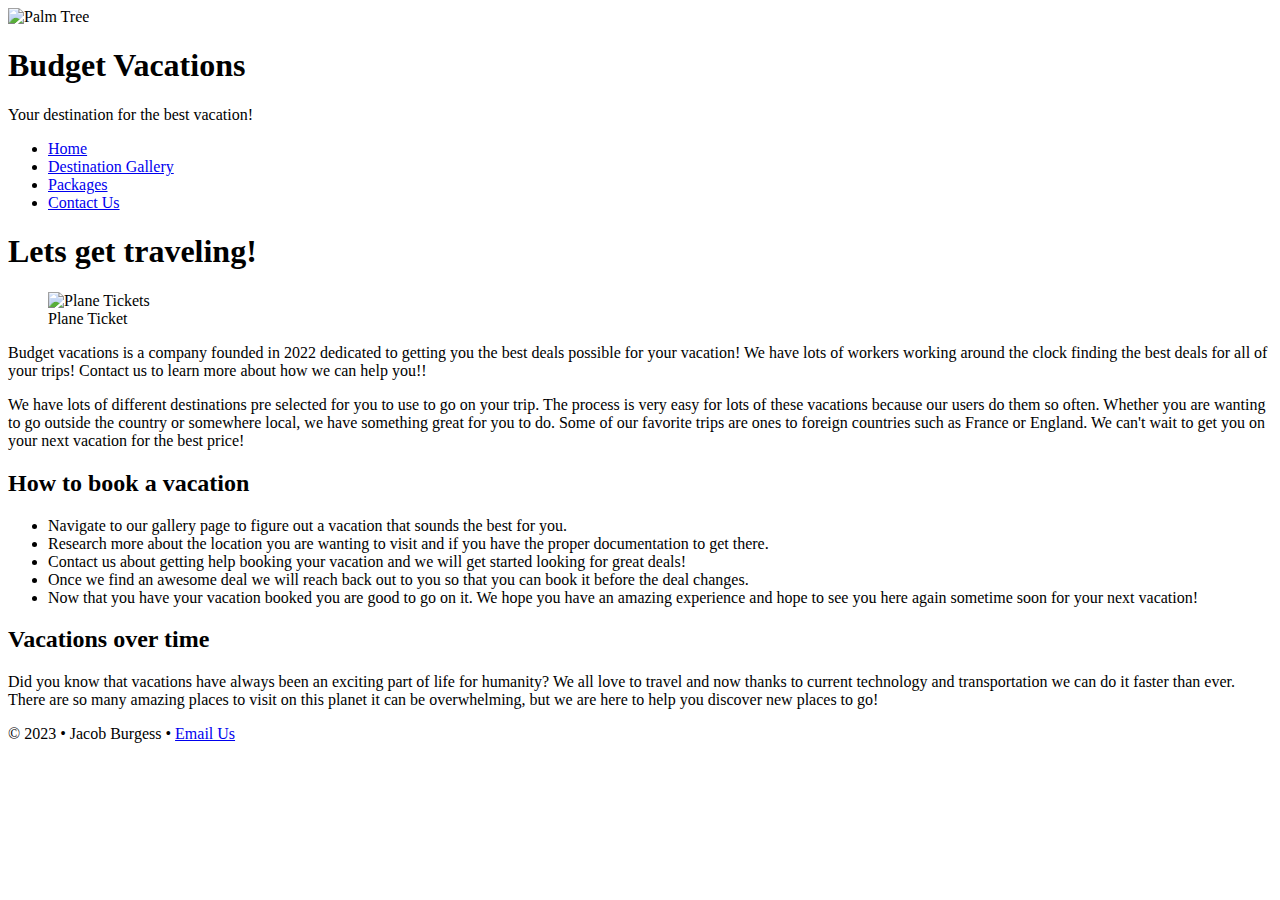
==== index.html @ 54ac8223 "Create index.html" ====
<!doctype html>
<html lang="en">
    <head>
        <title>Budget Vacations</title>

        <meta name="viewport" content="width=device-width, initial-scale=1">
        <meta charset="UTF-8">
        <link rel="icon" type="image/x-icon" href="favicon.ico">
        <meta name="description" content="Your destination for the best vacation!">
        <meta name="author" content="Jacob Burgess">
        <link rel="stylesheet" href="traveler.css">
        <link rel="preconnect" href="https://fonts.googleapis.com">
        <link rel="preconnect" href="https://fonts.gstatic.com" crossorigin>
        <link href="https://fonts.googleapis.com/css2?family=Crimson+Text&family=Oxygen:wght@300;700&display=swap" rel="stylesheet">
    </head>
    <body>
        <!-- Start of the page header-->
        <header>
            <img src="palmtree.jpg" alt="Palm Tree" width= "75" height="75">
            <div>
                <h1>Budget Vacations</h1>
                <p>Your destination for the best vacation!</p>
            </div>
        </header>
        <!-- Start of the page navigation-->
        <nav>
            <ul>
                <li  class="active"><a href="index.html">Home</a></li>
                <li><a href="gallery.html">Destination Gallery</a></li>
                <li><a href="packages.html">Packages</a></li>
                <li><a href="contactus.html">Contact Us</a></li>
            </ul>
        </nav>
        <!-- Start of the page content-->
        <main>
            <h1>Lets get traveling!</h1>
            <figure class="wrapped">
                <img src="tickets.jpg" alt="Plane Tickets" width="300" height="300">
                <figcaption>Plane Ticket</figcaption>
            </figure>
            <p>Budget vacations is a company founded in 2022 dedicated to getting you the best deals possible for your vacation! We have lots of workers working around the clock finding the best deals for all of your trips! Contact us to learn more about how we can help you!!</p>
            
            <p>We have lots of different destinations pre selected for you to use to go on your trip. The process is very easy for lots of these vacations because our users do them so often. Whether you are wanting to go outside the country or somewhere local, we have something great for you to do. Some of our favorite trips are ones to foreign countries such as France or England. We can't wait to get you on your next vacation for the best price! </p>
           
            <h2>How to book a vacation</h2>
                <ul>
                    <li>Navigate to our gallery page to figure out a vacation that sounds the best for you.</li>
                    <li>Research more about the location you are wanting to visit and if you have the proper documentation to get there.</li>
                    <li>Contact us about getting help booking your vacation and we will get started looking for great deals!</li>
                    <li>Once we find an awesome deal we will reach back out to you so that you can book it before the deal changes.</li>
                    <li>Now that you have your vacation booked you are good to go on it. We hope you have an amazing experience and hope to see you here again sometime soon for your next vacation!</li>
                </ul>
            
            <h2>Vacations over time</h2>
                <p>Did you know that vacations have always been an exciting part of life for humanity? We all love to travel and now thanks to current technology and transportation we can do it faster than ever. There are so many amazing places to visit on this planet it can be overwhelming, but we are here to help you discover new places to go!</p>
        
        </main>
        <!-- Start of the page footer-->
        <footer>
        <p>&copy; 2023 &bull; Jacob Burgess &bull; <a href="mailto:vacations@gmail.com">Email Us</a></p>
        </footer>
    </body>
</html>
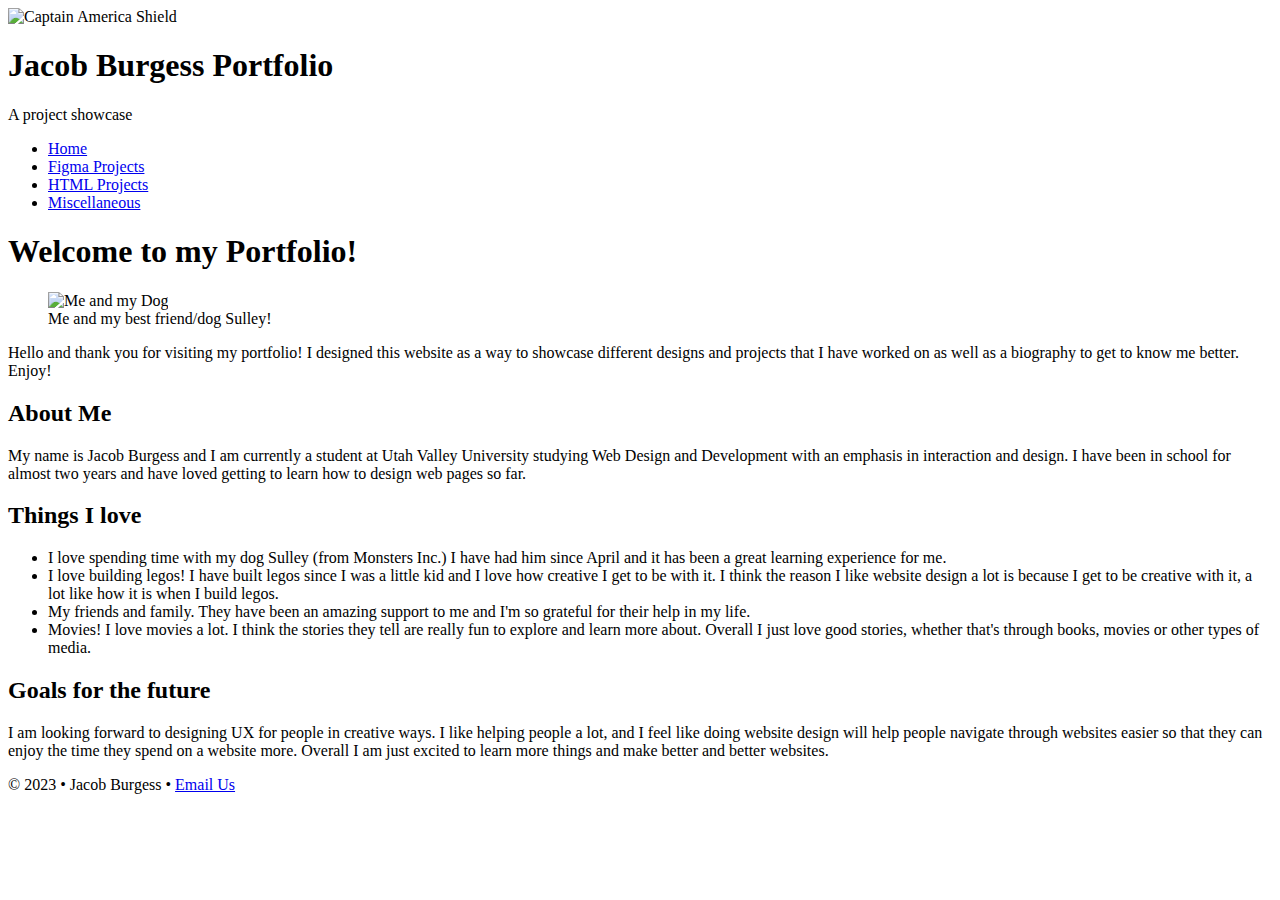
==== commit bbdccd47: "Update index.html" ====
--- a/index.html
+++ b/index.html
@@ -1,12 +1,12 @@
 <!doctype html>
 <html lang="en">
     <head>
-        <title>Budget Vacations</title>
+        <title>Jacob Burgess Portfolio</title>
 
         <meta name="viewport" content="width=device-width, initial-scale=1">
         <meta charset="UTF-8">
         <link rel="icon" type="image/x-icon" href="favicon.ico">
-        <meta name="description" content="Your destination for the best vacation!">
+        <meta name="description" content="A portfolio of different UX projects I have worked on.">
         <meta name="author" content="Jacob Burgess">
         <link rel="stylesheet" href="traveler.css">
         <link rel="preconnect" href="https://fonts.googleapis.com">
@@ -16,43 +16,43 @@
     <body>
         <!-- Start of the page header-->
         <header>
-            <img src="palmtree.jpg" alt="Palm Tree" width= "75" height="75">
+            <img src="shield.jpeg" alt="Captain America Shield" width= "75" height="75">
             <div>
-                <h1>Budget Vacations</h1>
-                <p>Your destination for the best vacation!</p>
+                <h1>Jacob Burgess Portfolio</h1>
+                <p>A project showcase</p>
             </div>
         </header>
         <!-- Start of the page navigation-->
         <nav>
             <ul>
                 <li  class="active"><a href="index.html">Home</a></li>
-                <li><a href="gallery.html">Destination Gallery</a></li>
-                <li><a href="packages.html">Packages</a></li>
-                <li><a href="contactus.html">Contact Us</a></li>
+                <li><a href="figma.html">Figma Projects</a></li>
+                <li><a href="htmlprojects.html">HTML Projects</a></li>
+                <li><a href="miscellaneous.html">Miscellaneous</a></li>
             </ul>
         </nav>
         <!-- Start of the page content-->
         <main>
-            <h1>Lets get traveling!</h1>
+            <h1>Welcome to my Portfolio!</h1>
             <figure class="wrapped">
-                <img src="tickets.jpg" alt="Plane Tickets" width="300" height="300">
-                <figcaption>Plane Ticket</figcaption>
+                <img src="jakesulley.jpg" alt="Me and my Dog" width="300" height="300">
+                <figcaption>Me and my best friend/dog Sulley!</figcaption>
             </figure>
-            <p>Budget vacations is a company founded in 2022 dedicated to getting you the best deals possible for your vacation! We have lots of workers working around the clock finding the best deals for all of your trips! Contact us to learn more about how we can help you!!</p>
+            <p>Hello and thank you for visiting my portfolio! I designed this website as a way to showcase different designs and projects that I have worked on as well as a biography to get to know me better. Enjoy!</p>
             
-            <p>We have lots of different destinations pre selected for you to use to go on your trip. The process is very easy for lots of these vacations because our users do them so often. Whether you are wanting to go outside the country or somewhere local, we have something great for you to do. Some of our favorite trips are ones to foreign countries such as France or England. We can't wait to get you on your next vacation for the best price! </p>
+            <h2>About Me</h2>
+            <p>My name is Jacob Burgess and I am currently a student at Utah Valley University studying Web Design and Development with an emphasis in interaction and design. I have been in school for almost two years and have loved getting to learn how to design web pages so far.</p>
            
-            <h2>How to book a vacation</h2>
+            <h2>Things I love</h2>
                 <ul>
-                    <li>Navigate to our gallery page to figure out a vacation that sounds the best for you.</li>
-                    <li>Research more about the location you are wanting to visit and if you have the proper documentation to get there.</li>
-                    <li>Contact us about getting help booking your vacation and we will get started looking for great deals!</li>
-                    <li>Once we find an awesome deal we will reach back out to you so that you can book it before the deal changes.</li>
-                    <li>Now that you have your vacation booked you are good to go on it. We hope you have an amazing experience and hope to see you here again sometime soon for your next vacation!</li>
+                    <li>I love spending time with my dog Sulley (from Monsters Inc.) I have had him since April and it has been a great learning experience for me.</li>
+                    <li>I love building legos! I have built legos since I was a little kid and I love how creative I get to be with it. I think the reason I like website design a lot is because I get to be creative with it, a lot like how it is when I build legos. </li>
+                    <li>My friends and family. They have been an amazing support to me and I'm so grateful for their help in my life.</li>
+                    <li>Movies! I love movies a lot. I think the stories they tell are really fun to explore and learn more about. Overall I just love good stories, whether that's through books, movies or other types of media.</li>
                 </ul>
             
-            <h2>Vacations over time</h2>
-                <p>Did you know that vacations have always been an exciting part of life for humanity? We all love to travel and now thanks to current technology and transportation we can do it faster than ever. There are so many amazing places to visit on this planet it can be overwhelming, but we are here to help you discover new places to go!</p>
+            <h2>Goals for the future</h2>
+                <p>I am looking forward to designing UX for people in creative ways. I like helping people a lot, and I feel like doing website design will help people navigate through websites easier so that they can enjoy the time they spend on a website more. Overall I am just excited to learn more things and make better and better websites.</p>
         
         </main>
         <!-- Start of the page footer-->
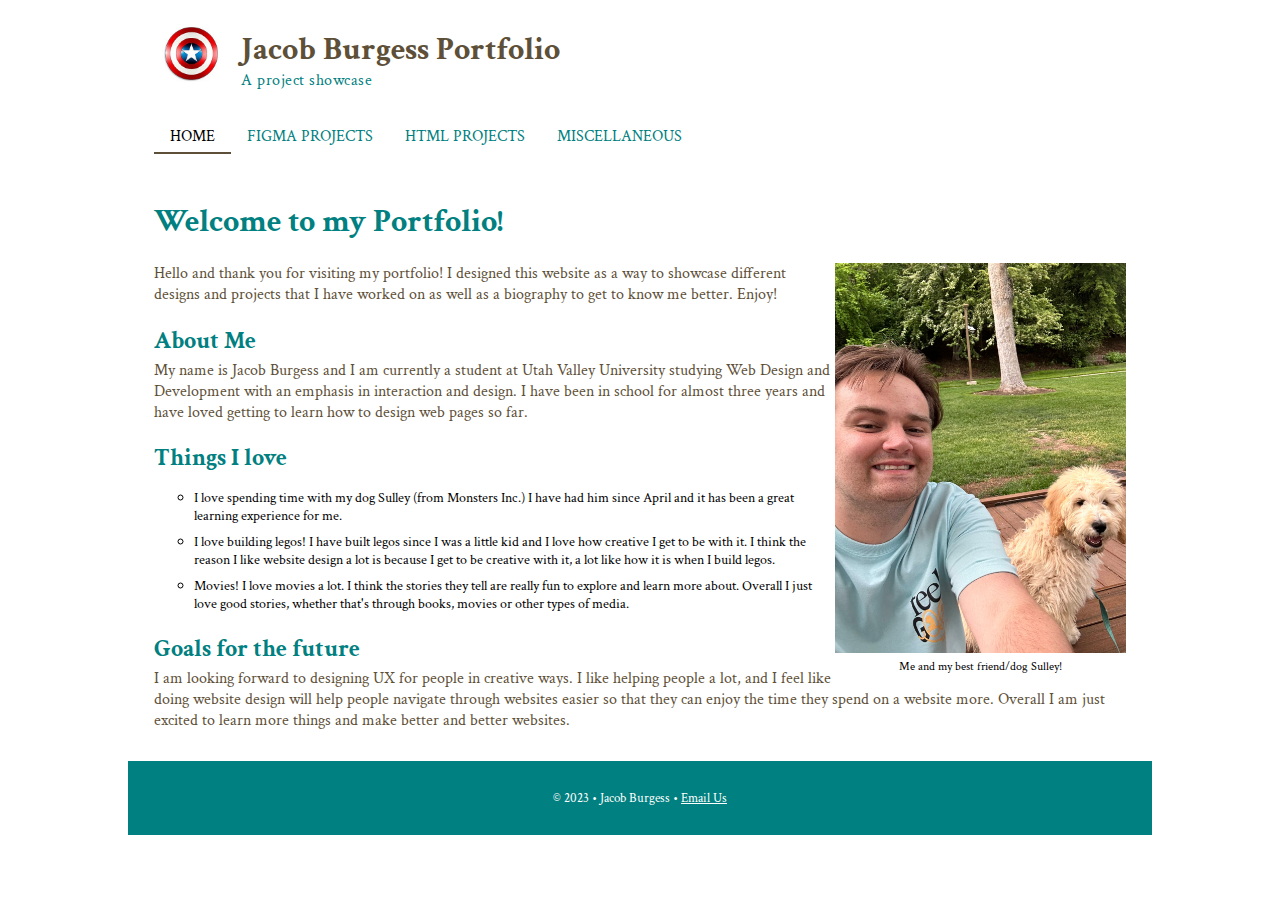
==== commit 98632a65: "Add files via upload" ====
--- a/index.html
+++ b/index.html
@@ -38,21 +38,39 @@
                 <img src="jakesulley.jpg" alt="Me and my Dog" width="300" height="300">
                 <figcaption>Me and my best friend/dog Sulley!</figcaption>
             </figure>
-            <p>Hello and thank you for visiting my portfolio! I designed this website as a way to showcase different designs and projects that I have worked on as well as a biography to get to know me better. Enjoy!</p>
+            <p>Hello and thank you for visiting my portfolio! I designed this 
+                website as a way to showcase different designs and projects that 
+                I have worked on as well as a biography to get to know me better. 
+                Enjoy!</p>
             
             <h2>About Me</h2>
-            <p>My name is Jacob Burgess and I am currently a student at Utah Valley University studying Web Design and Development with an emphasis in interaction and design. I have been in school for almost two years and have loved getting to learn how to design web pages so far.</p>
+            <p>My name is Jacob Burgess and I am currently a student at Utah 
+                Valley University studying Web Design and Development with an 
+                emphasis in interaction and design. I have been in school for 
+                almost three years and have loved getting to learn how to design 
+                web pages so far.</p>
            
             <h2>Things I love</h2>
                 <ul>
-                    <li>I love spending time with my dog Sulley (from Monsters Inc.) I have had him since April and it has been a great learning experience for me.</li>
-                    <li>I love building legos! I have built legos since I was a little kid and I love how creative I get to be with it. I think the reason I like website design a lot is because I get to be creative with it, a lot like how it is when I build legos. </li>
-                    <li>My friends and family. They have been an amazing support to me and I'm so grateful for their help in my life.</li>
-                    <li>Movies! I love movies a lot. I think the stories they tell are really fun to explore and learn more about. Overall I just love good stories, whether that's through books, movies or other types of media.</li>
+                    <li>I love spending time with my dog Sulley (from Monsters Inc.) 
+                        I have had him since April and it has been a great learning 
+                        experience for me.</li>
+                    <li>I love building legos! I have built legos since I was a little 
+                        kid and I love how creative I get to be with it. I think the 
+                        reason I like website design a lot is because I get to be creative 
+                        with it, a lot like how it is when I build legos. </li>
+                    <li>Movies! I love movies a lot. I think the stories they tell are 
+                        really fun to explore and learn more about. Overall I just love 
+                        good stories, whether that's through books, movies or other types 
+                        of media.</li>
                 </ul>
             
             <h2>Goals for the future</h2>
-                <p>I am looking forward to designing UX for people in creative ways. I like helping people a lot, and I feel like doing website design will help people navigate through websites easier so that they can enjoy the time they spend on a website more. Overall I am just excited to learn more things and make better and better websites.</p>
+                <p>I am looking forward to designing UX for people in creative ways. 
+                    I like helping people a lot, and I feel like doing website design 
+                    will help people navigate through websites easier so that they can 
+                    enjoy the time they spend on a website more. Overall I am just excited 
+                    to learn more things and make better and better websites.</p>
         
         </main>
         <!-- Start of the page footer-->
--- a/traveler.css
+++ b/traveler.css
@@ -0,0 +1,288 @@
+* {box-sizing: border-box;}
+
+body {
+    font-family: 'Crimson Text', serif;
+    font-size: 16px;
+    font-weight: 300;
+    margin: 0;
+}
+/*Header Stuff Here*/
+header {
+    background-color: #fff;
+    padding: 1rem 2vw;
+}
+header h1 {
+    margin: 0;
+    color: #5E5038;   
+}
+header p {
+    margin: 0;
+    color: teal;
+    letter-spacing: .5px;
+}
+header {
+    padding: 1rem 2vw;
+    display: flex;
+    align-items: flex-end; 
+}
+header div{
+    padding-left: 1vw;
+}
+.center {
+    display: block;
+    margin-left: auto;
+    margin-right: auto;
+    width: 50%;
+  }
+
+/*Nav Stuff Goes here*/
+/* Small Screen Only*/
+@media only screen and (max-width: 600px) {
+    nav ul {
+        margin: 0;
+        padding: 0 2vw;
+        list-style-type: none;
+    }
+    nav a {
+        display: block;
+        padding: .8rem;
+        text-decoration: none;
+        font-weight: 300;
+        text-transform: capitalize;
+        text-align: center;
+        border-bottom: solid 1px #aaa;
+        color: teal;
+    }
+    nav .active a{
+        background-color: teal;
+        background-image: linear-gradient(to bottom, teal, blue);
+        color: white;
+    }
+} /*end of the media query*/
+
+/* Big Screen Only*/
+@media only screen and (min-width: 601px) {
+    nav {
+        background-color: #fff;
+    }
+    nav ul {
+        list-style-type: none;
+        padding: 0 2vw;
+        margin: 0;
+        display: flex;
+    }
+    nav a {
+        display: block;
+        padding: 1.2rem 1rem .3rem 1rem;
+        font-size: 1rem;
+        text-decoration: none;
+        color: teal;
+        font-weight: 300;
+        text-transform: uppercase;
+        text-align: center;
+        border-bottom: solid 2px #fff;
+    }
+
+    nav li.active a {
+        color: black;
+        border-bottom: solid 2px #5E5038;
+    }
+    nav a:hover {
+        color: black;
+    }
+}
+/*Stuff for the main*/
+main {
+    padding: 2vw;
+}
+main h1 {
+    color: teal;
+}
+main h2 {
+    color: teal;
+    margin-bottom: .2rem;
+}
+main h3 {
+    color: teal;
+}
+main p {
+    color: #5E5038;
+    margin: 0 0 .3rem 0;
+}
+main a {
+    text-decoration: none;
+}
+main ol {
+    padding: .5rem 3vw;
+    background-color: #E5DDD0;
+}
+main dl dt {
+    color: #5E5038;
+    font-weight: 300;
+}
+main dl dd {
+    color: #5E5038;
+    font-size: .9rem;
+}
+main ul {
+    list-style-type: circle;
+}
+main ul li {
+    line-height: 125%;
+    margin-bottom: .5rem;
+    font-size: .9rem;
+
+}
+main address {
+    font-style: normal;
+    background-color: #E5DDD0;
+    padding: .5rem;
+    width: 12.5rem;
+    border: 1px solid #024873;
+    border-radius: .5rem;
+}
+main a {
+    color: teal;
+}
+main a:hover {
+    color: black;
+}
+
+figure.wrapped {
+    width: 30%;
+    margin: 0 2% 0 ;
+    float: right;
+    margin-left: auto;
+    margin-right: auto;
+    
+}
+figure.wrapped img {
+    height: auto;
+    max-width: 100%;
+    
+    
+}
+figure.wrapped figcaption {
+    text-align: center;
+    font-size: .75rem;
+    
+}
+
+div.gallery {
+    display: flex;
+    flex-wrap: wrap;
+    justify-content: space-between;
+}
+
+div.gallery img{
+    display: block;
+    border-top-left-radius: 10px;
+    border-top-right-radius: 10px; 
+}
+div.gallery figure {
+    margin: 0.5rem 2% 0 0;
+}
+
+div.gallery figcaption {
+    text-align: center;
+    font-size: .8rem;
+    color: white;
+    padding: .3rem 0;
+    background-color: teal;
+    border-bottom-left-radius: 10px;
+    border-bottom-right-radius: 10px;
+}
+
+div.gallery figure:hover{
+    border-top-left-radius: 10px;
+    border-top-right-radius: 10px; 
+    border-bottom-left-radius: 10px;
+    border-bottom-right-radius: 10px;
+    box-shadow: 0px 0px 5px blue;
+}
+
+.myForm fieldset {
+    border: 1px solid #E5DDD0;
+    border-radius: 3px;
+    margin-bottom: 1rem;    
+}
+.myForm legend {
+    color: black;
+    font-size: .8rem;
+    background-color: white;
+}
+.myForm label {
+    margin: .5rem;
+}
+.myForm label, .myForm select, .myForm [type=text], .myForm [type=tel], .myForm textarea {
+    display: block;
+}
+.myForm [type=text], .myForm [type=tel], .myForm select, .myForm textarea {
+    border: solid 1px #999;
+    padding: .3rem;
+    width: 300px;
+    border-radius: .3rem;
+    font-family: 'Crimson Text', serif;
+    font-size: 16px;
+}
+.myForm textarea {
+    height: 6rem;
+}
+.myForm :required {
+    background-color: rgba(30,40,145,.05);
+    
+}
+.myForm [type=submit] {
+    background-color: teal;
+    border: none;
+    padding: 1rem 2rem;
+    border-radius: 10px;
+    color: white;
+    margin: 1rem 0 0 1vw;
+}
+.recordhero {
+    width: 100%;
+    margin: 0;
+}
+.recordhero img{
+    width: 100%;
+    height: auto;
+}
+.gallery {
+    display: flex;
+    flex-wrap: wrap;
+} 
+.gallery section {
+    flex-basis: 50%;
+    margin: 1rem 0;
+    
+}
+.gallery span {
+    display: block;
+    text-align: center; 
+    font-weight: 300;
+    color: #895772;
+}
+.gallery img {
+    width: auto;
+    height: 300;
+}
+.gallery img:hover{
+    box-shadow:0px 0px 10px rgba(0,0,0,.2);
+}
+
+/*Footer Stuff Here*/
+footer {
+    background-color: teal;
+    text-align: center;
+    color: white;
+    padding: 1rem 0;
+    font-size: .8rem;
+}
+footer a {
+    color: white;
+}
+header, nav, main, footer{
+    max-width: 64rem;
+    margin: 0 auto;
+}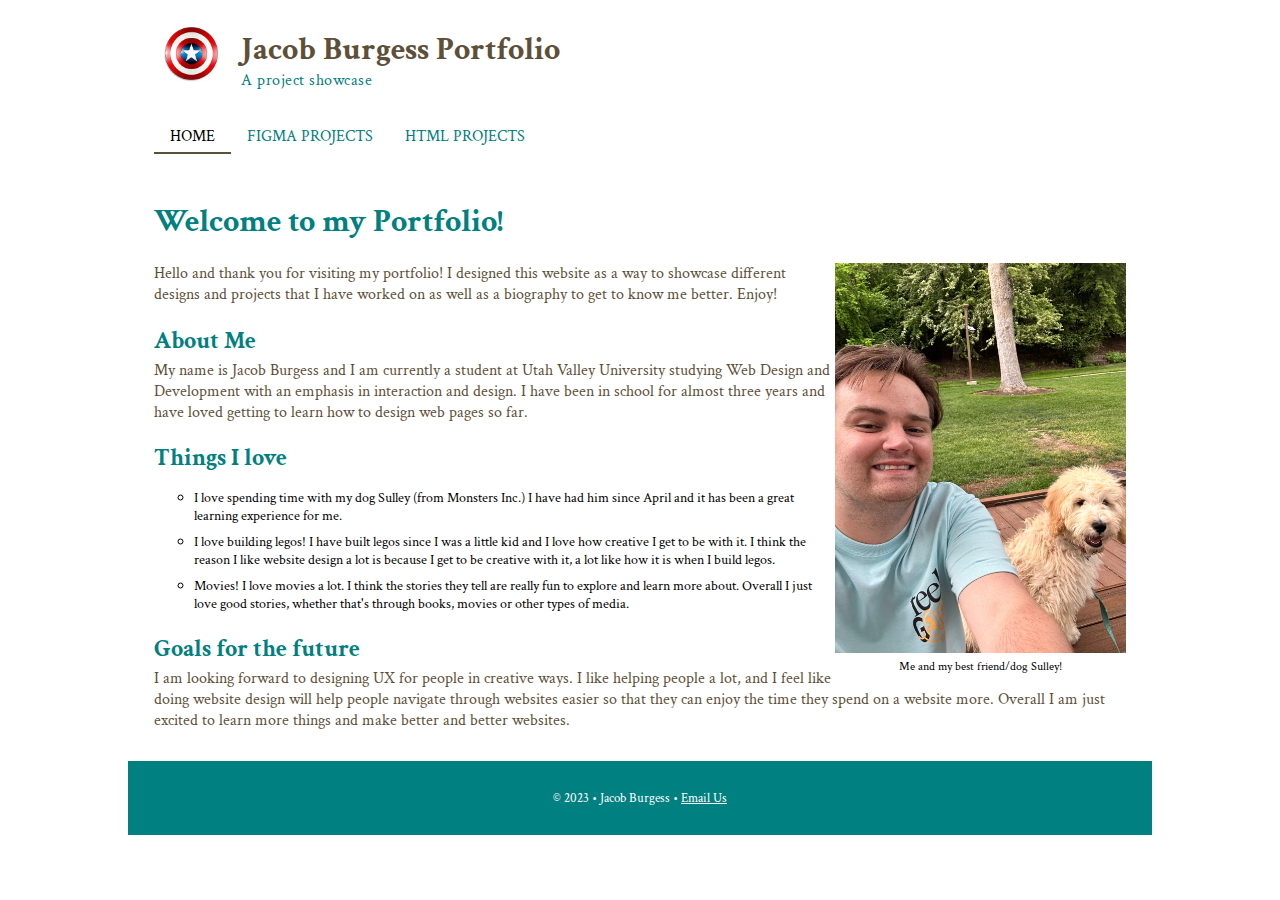
==== commit f4241d43: "Add files via upload" ====
--- a/index.html
+++ b/index.html
@@ -28,7 +28,6 @@
                 <li  class="active"><a href="index.html">Home</a></li>
                 <li><a href="figma.html">Figma Projects</a></li>
                 <li><a href="htmlprojects.html">HTML Projects</a></li>
-                <li><a href="miscellaneous.html">Miscellaneous</a></li>
             </ul>
         </nav>
         <!-- Start of the page content-->
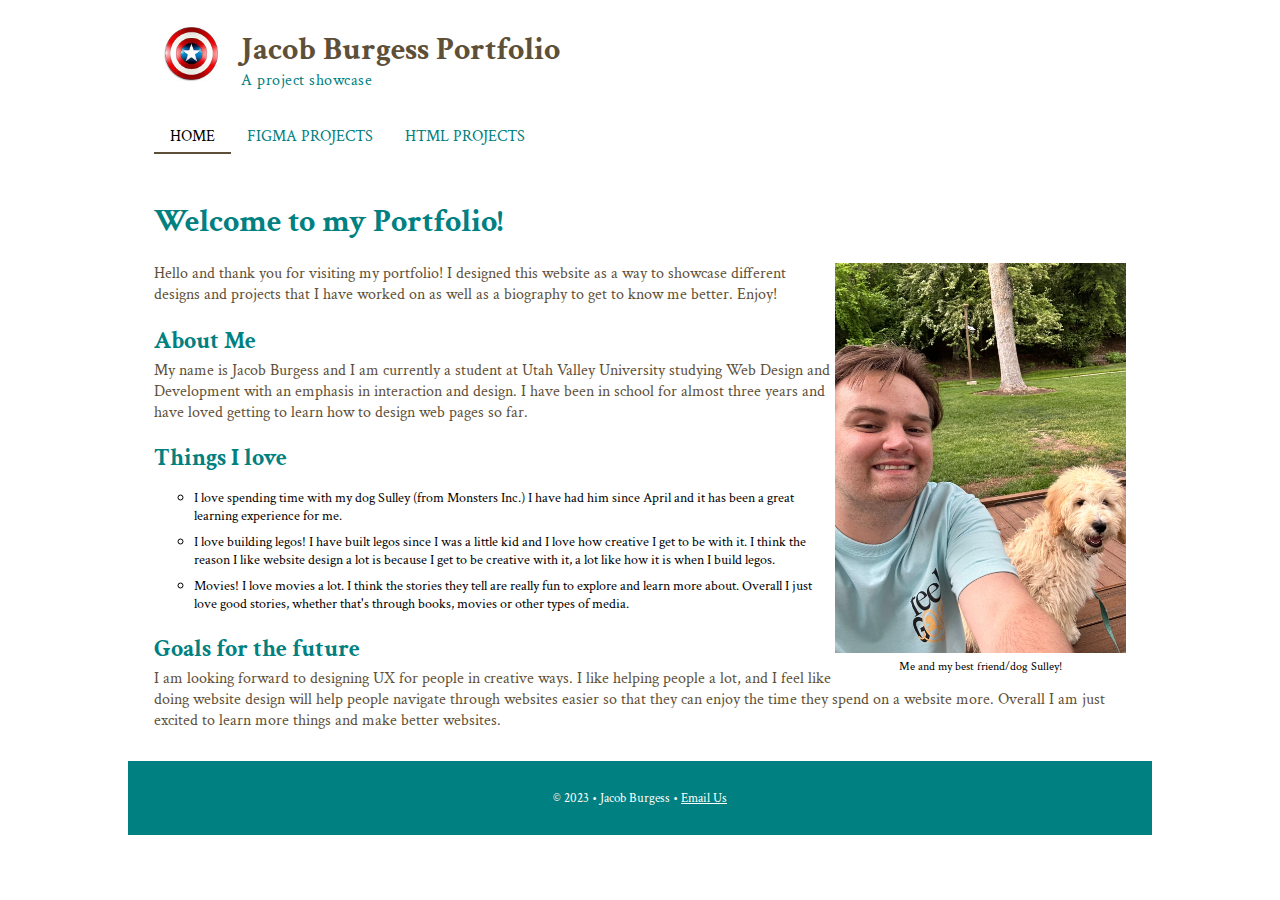
==== commit f5498c01: "Add files via upload" ====
--- a/index.html
+++ b/index.html
@@ -69,7 +69,7 @@
                     I like helping people a lot, and I feel like doing website design 
                     will help people navigate through websites easier so that they can 
                     enjoy the time they spend on a website more. Overall I am just excited 
-                    to learn more things and make better and better websites.</p>
+                    to learn more things and make better websites.</p>
         
         </main>
         <!-- Start of the page footer-->
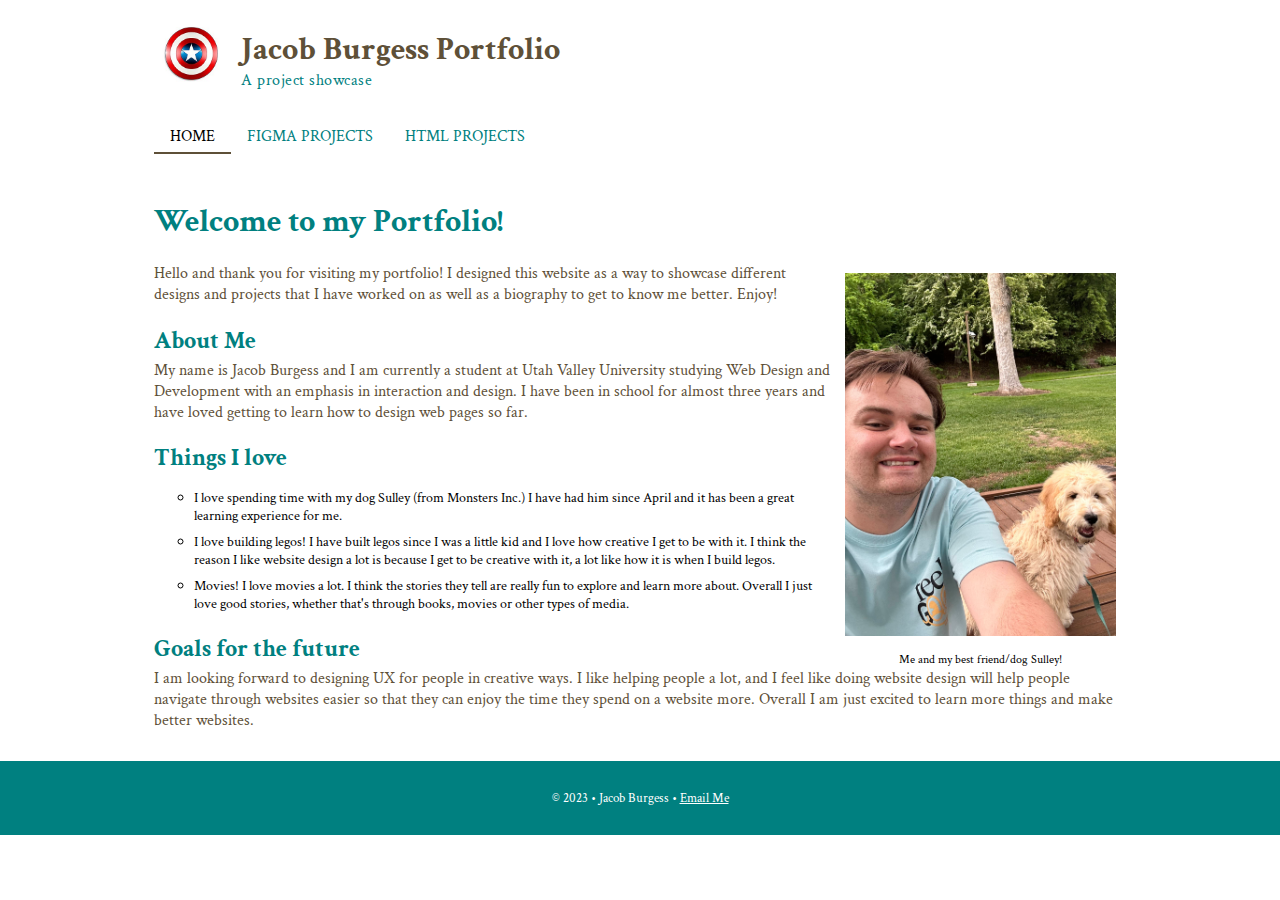
==== commit d0d02074: "Add files via upload" ====
--- a/index.html
+++ b/index.html
@@ -74,7 +74,7 @@
         </main>
         <!-- Start of the page footer-->
         <footer>
-        <p>&copy; 2023 &bull; Jacob Burgess &bull; <a href="mailto:vacations@gmail.com">Email Us</a></p>
+        <p>&copy; 2023 &bull; Jacob Burgess &bull; <a href="mailto:Burgessdude@gmail.com">Email Me</a></p>
         </footer>
     </body>
 </html>
--- a/traveler.css
+++ b/traveler.css
@@ -159,7 +159,7 @@
 figure.wrapped img {
     height: auto;
     max-width: 100%;
-    
+    padding: 10px;
     
 }
 figure.wrapped figcaption {
@@ -282,7 +282,7 @@
 footer a {
     color: white;
 }
-header, nav, main, footer{
+header, nav, main {
     max-width: 64rem;
     margin: 0 auto;
 }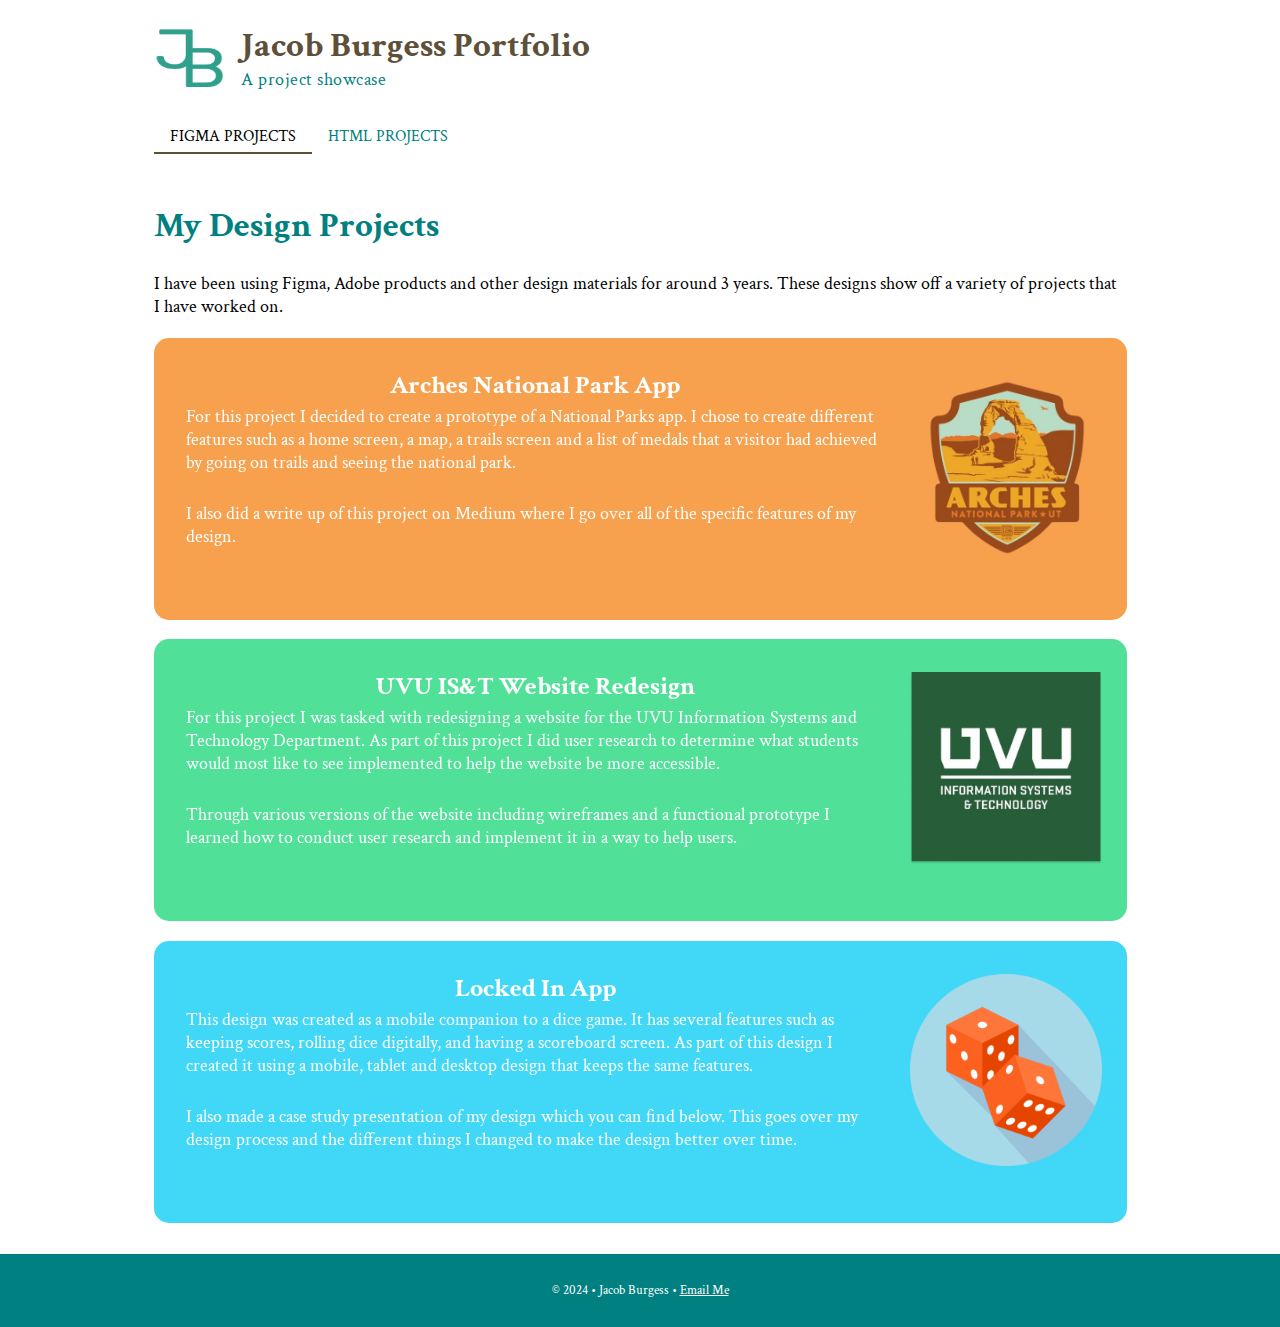
==== commit 8d2f3047: "Add files via upload" ====
--- a/index.html
+++ b/index.html
@@ -1,80 +1,262 @@
-<!doctype html>
+<!DOCTYPE html>
 <html lang="en">
-    <head>
-        <title>Jacob Burgess Portfolio</title>
-
-        <meta name="viewport" content="width=device-width, initial-scale=1">
-        <meta charset="UTF-8">
-        <link rel="icon" type="image/x-icon" href="favicon.ico">
-        <meta name="description" content="A portfolio of different UX projects I have worked on.">
-        <meta name="author" content="Jacob Burgess">
-        <link rel="stylesheet" href="traveler.css">
-        <link rel="preconnect" href="https://fonts.googleapis.com">
-        <link rel="preconnect" href="https://fonts.gstatic.com" crossorigin>
-        <link href="https://fonts.googleapis.com/css2?family=Crimson+Text&family=Oxygen:wght@300;700&display=swap" rel="stylesheet">
-    </head>
-    <body>
-        <!-- Start of the page header-->
-        <header>
-            <img src="shield.jpeg" alt="Captain America Shield" width= "75" height="75">
-            <div>
-                <h1>Jacob Burgess Portfolio</h1>
-                <p>A project showcase</p>
-            </div>
-        </header>
-        <!-- Start of the page navigation-->
-        <nav>
-            <ul>
-                <li  class="active"><a href="index.html">Home</a></li>
-                <li><a href="figma.html">Figma Projects</a></li>
-                <li><a href="htmlprojects.html">HTML Projects</a></li>
-            </ul>
-        </nav>
-        <!-- Start of the page content-->
-        <main>
-            <h1>Welcome to my Portfolio!</h1>
-            <figure class="wrapped">
-                <img src="jakesulley.jpg" alt="Me and my Dog" width="300" height="300">
-                <figcaption>Me and my best friend/dog Sulley!</figcaption>
-            </figure>
-            <p>Hello and thank you for visiting my portfolio! I designed this 
-                website as a way to showcase different designs and projects that 
-                I have worked on as well as a biography to get to know me better. 
-                Enjoy!</p>
-            
-            <h2>About Me</h2>
-            <p>My name is Jacob Burgess and I am currently a student at Utah 
-                Valley University studying Web Design and Development with an 
-                emphasis in interaction and design. I have been in school for 
-                almost three years and have loved getting to learn how to design 
-                web pages so far.</p>
-           
-            <h2>Things I love</h2>
-                <ul>
-                    <li>I love spending time with my dog Sulley (from Monsters Inc.) 
-                        I have had him since April and it has been a great learning 
-                        experience for me.</li>
-                    <li>I love building legos! I have built legos since I was a little 
-                        kid and I love how creative I get to be with it. I think the 
-                        reason I like website design a lot is because I get to be creative 
-                        with it, a lot like how it is when I build legos. </li>
-                    <li>Movies! I love movies a lot. I think the stories they tell are 
-                        really fun to explore and learn more about. Overall I just love 
-                        good stories, whether that's through books, movies or other types 
-                        of media.</li>
-                </ul>
-            
-            <h2>Goals for the future</h2>
-                <p>I am looking forward to designing UX for people in creative ways. 
-                    I like helping people a lot, and I feel like doing website design 
-                    will help people navigate through websites easier so that they can 
-                    enjoy the time they spend on a website more. Overall I am just excited 
-                    to learn more things and make better websites.</p>
-        
-        </main>
-        <!-- Start of the page footer-->
-        <footer>
-        <p>&copy; 2023 &bull; Jacob Burgess &bull; <a href="mailto:Burgessdude@gmail.com">Email Me</a></p>
-        </footer>
-    </body>
+  <head>
+    <title>Jacob Burgess Portfolio</title>
+
+    <meta name="viewport" content="width=device-width, initial-scale=1" />
+    <meta charset="UTF-8" />
+    <link rel="icon" type="image/x-icon" href="favicon_io (6)/favicon.ico" />
+    <meta
+      name="description"
+      content="A portfolio of different UX projects I have worked on."
+    />
+    <meta name="author" content="Jacob Burgess" />
+    <link rel="stylesheet" href="traveler.css" />
+    <link rel="preconnect" href="https://fonts.googleapis.com" />
+    <link rel="preconnect" href="https://fonts.gstatic.com" crossorigin />
+    <link
+      href="https://fonts.googleapis.com/css2?family=Crimson+Text&family=Oxygen:wght@300;700&display=swap"
+      rel="stylesheet"
+    />
+  </head>
+  <body>
+    <!-- Start of the page header-->
+    <header>
+      <img src="images/Group 1.png" alt="Logo" height="75" width="75" />
+      <div>
+        <h1>Jacob Burgess Portfolio</h1>
+        <p>A project showcase</p>
+      </div>
+    </header>
+    <!-- Start of the page navigation-->
+    <nav>
+      <ul>
+        <li class="active"><a href="index.html">Figma Projects</a></li>
+        <li><a href="htmlprojects.html">HTML Projects</a></li>
+      </ul>
+    </nav>
+    <!-- Start of the page content-->
+    <main>
+      <h1>My Design Projects</h1>
+      <div class="description">
+        <p>
+          I have been using Figma, Adobe products and other design materials for
+          around 3 years. These designs show off a variety of projects that I
+          have worked on.
+        </p>
+      </div>
+      <div class="my-cards">
+      <a href="https://medium.com/@burgessdude/creating-a-national-parks-app-6780aba25a98"
+        target="_blank">
+      <div class="arches normal-card">
+        <div>
+          <h2>Arches National Park App</h2>
+          <p>
+            For this project I decided to create a prototype of a National Parks
+            app. I chose to create different features such as a home screen, a
+            map, a trails screen and a list of medals that a visitor had
+            achieved by going on trails and seeing the national park.
+          </p>
+          <br>  
+          <p>
+            I also did a write up of this project on Medium where I go over all
+            of the specific features of my design.
+          </p>
+          <p></p>
+        </div>
+
+        <div class="myimage">
+          <figure class="wrapped">
+            <img src="images/arches.png" alt="Arches Home Page"
+            class="center" width="100" height="100"">
+          </figure>
+        </div>
+        <p></p>
+      </div>
+    </a>
+      <p></p>
+      </a>
+      <a href="https://medium.com/@burgessdude/redesigning-a-college-website-5c072bcbb2e8"
+        target="_blank">
+      <div class="ist-Website normal-card">
+        <div>
+          <h2>UVU IS&T Website Redesign</h2>
+
+          <p>
+            For this project I was tasked with redesigning a website for the UVU
+            Information Systems and Technology Department. As part of this
+            project I did user research to determine what students would most
+            like to see implemented to help the website be more accessible.
+          </p>
+          <br>
+          <p>
+            Through various versions of the website including wireframes and a
+            functional prototype I learned how to conduct user research and
+            implement it in a way to help users.
+          </p>
+          <p></p>
+        </div>
+
+        <div class="myimage">
+          <figure class="wrapped">
+            <img src="images/ist.png" alt="UVU IS&T Logo" class="center"
+            width="100" height="100"">
+          </figure>
+        </div>
+        <p></p>
+      </div>
+    </a>
+      <p></p>
+      <a href="https://medium.com/@burgessdude/designing-a-dice-game-app-73e8ee245aff"
+        target="_blank">
+      <div class="lockedIn normal-card">
+        <div>
+          <h2>Locked In App</h2>
+          <p>
+            This design was created as a mobile companion to a dice game. It has
+            several features such as keeping scores, rolling dice digitally, and
+            having a scoreboard screen. As part of this design I created it
+            using a mobile, tablet and desktop design that keeps the same
+            features.
+          </p>
+          <br>
+          <p>
+            I also made a case study presentation of my design which you can
+            find below. This goes over my design process and the different
+            things I changed to make the design better over time.
+          </p>
+          <p></p>
+        </div>
+
+        <div class="myimage">
+          <figure class="wrapped">
+            <img
+              src="images/dice.png"
+              alt="Locked In Mobile Home Page"
+              class="center"
+              width="100"
+              height="100"
+            />
+          </figure>
+        </div>
+        <p></p>
+      </div>
+    </a>
+      <p></p>
+      <!-- <div class="childearth normal-card">
+        <div>
+          <h2>Children and the Earth</h2>
+          <p>
+            For one of my classes this semester, we were asked to pick a
+            nonprofit local organization and redesign their website for them. I
+            found one called Children and the Earth that seemed like a great
+            organization that needed a great website to go along with it. Over
+            the course of the semester we improved our designs and we finally
+            ended with making a mobile website that is completely prototyped
+            with animations and menus between pages. The link to the figma file
+            is included below
+          </p>
+          <p></p>
+          <p>
+            <a
+              href="https://www.figma.com/file/5jZkZQ8VZ9DU69dhEBbnbk/High-Fidelity-Prototype?type=design&node-id=0%3A1&mode=design&t=3SNMduMqqef8SoHD-1"
+              >Figma Link</a
+            >
+          </p>
+        </div>
+
+        <div class="myimage">
+          <figure class="wrapped">
+            <img
+              src="images/childrenandearth.png"
+              alt="Mobile Events Page"
+              class="center"
+              width="100"
+              height="100"
+            />
+          </figure>
+        </div>
+        <p></p>
+      </div>
+      <p></p>
+      <div class="feitelectric normal-card">
+        <div>
+          <h2>Feit Electric App</h2>
+          <p>
+            Another project that I worked on this semester was redesigning the
+            Feit Electric App. This is an app that is designed to connect to
+            smart devices in your home so that you can control them. The only
+            issue is that the app doesn't like as high tech as the concept
+            itself. For this reason I decided to step in and go through the
+            process of creating moodboards, then sketches, then wireframes and
+            finally surface comps that could be used on an actual application. I
+            will include a figma file below.
+          </p>
+          <p></p>
+          <p>
+            <a
+              href="https://www.figma.com/file/LXPakgT6IWQ7bPEE6eA68z/Electric-Surface-Comps?type=design&node-id=0%3A1&mode=design&t=p54ZmyrNa8kzG87O-1"
+              >Figma Link</a
+            >
+          </p>
+        </div>
+        <div class="myimage">
+          <figure class="wrapped">
+            <img
+              src="images/lightbulb.jpg"
+              alt="Feit Electric Home Screen"
+              class="center"
+              width="100"
+              height="100"
+            />
+          </figure>
+        </div>
+        <p></p>
+      </div>
+      <p></p>
+      <div class="aolmail normal-card">
+        <div>
+          <h2>AOL Mail App</h2>
+          <p>
+            The final Figma project that I will touch on is the AOL Mail App
+            redesign. This one was fun because AOL Mail has a very old interface
+            that hasn't been updated in quite some time. Our project was to
+            figure out things that made other email services nice and to
+            implement some of those features while redesigning the UI. I decided
+            to simplify lots of the things AOL was doing and only stick to basic
+            blue colors. I thought the end result turned out pretty nicely and
+            you can see it all below.
+          </p>
+          <p></p>
+          <p>
+            <a
+              href="https://www.figma.com/file/EVkt2ngevswz5oE3tWnhen/AOL-Mail-App?type=design&node-id=0%3A1&mode=design&t=pYa3sRqTBLeckQRk-1"
+              >Figma Link</a
+            >
+          </p>
+        </div>
+        <div class="myimage">
+          <figure class="wrapped">
+            <img
+              src="images/aol.png"
+              alt="AOL Mail Inbox"
+              class="center"
+              width="100"
+              height="100"
+            />
+          </figure>
+        </div>
+        <p></p>
+      </div>
+      <p></p>
+    </div> -->
+    </main>
+    <!-- Start of the page footer-->
+    <footer>
+      <p>
+        &copy; 2024 &bull; Jacob Burgess &bull;
+        <a href="mailto:Burgessdude@gmail.com">Email Me</a>
+      </p>
+    </footer>
+  </body>
 </html>
--- a/traveler.css
+++ b/traveler.css
@@ -1,288 +1,342 @@
-* {box-sizing: border-box;}
+* {
+  box-sizing: border-box;
+}
 
 body {
-    font-family: 'Crimson Text', serif;
-    font-size: 16px;
-    font-weight: 300;
-    margin: 0;
+  font-family: "Crimson Text", serif;
+  font-size: 1.1rem;
+  font-weight: 300;
+  margin: 0;
 }
 /*Header Stuff Here*/
 header {
-    background-color: #fff;
-    padding: 1rem 2vw;
+  background-color: #fff;
+  padding: 1rem 2vw;
+  align-items: center;
 }
 header h1 {
-    margin: 0;
-    color: #5E5038;   
+  margin: 0;
+  color: #5e5038;
 }
 header p {
-    margin: 0;
-    color: teal;
-    letter-spacing: .5px;
+  margin: 0;
+  color: teal;
+  letter-spacing: 0.5px;
 }
 header {
-    padding: 1rem 2vw;
-    display: flex;
-    align-items: flex-end; 
-}
-header div{
-    padding-left: 1vw;
+  padding: 1rem 2vw;
+  display: flex;
+  align-items: flex-end;
+}
+header div {
+  padding-left: 1vw;
 }
 .center {
-    display: block;
-    margin-left: auto;
-    margin-right: auto;
-    width: 50%;
-  }
+  display: block;
+  margin-left: auto;
+  margin-right: auto;
+  width: 50%;
+}
 
 /*Nav Stuff Goes here*/
 /* Small Screen Only*/
 @media only screen and (max-width: 600px) {
-    nav ul {
-        margin: 0;
-        padding: 0 2vw;
-        list-style-type: none;
-    }
-    nav a {
-        display: block;
-        padding: .8rem;
-        text-decoration: none;
-        font-weight: 300;
-        text-transform: capitalize;
-        text-align: center;
-        border-bottom: solid 1px #aaa;
-        color: teal;
-    }
-    nav .active a{
-        background-color: teal;
-        background-image: linear-gradient(to bottom, teal, blue);
-        color: white;
-    }
+  nav ul {
+    margin: 0;
+    padding: 0 2vw;
+    list-style-type: none;
+  }
+  nav a {
+    display: block;
+    padding: 0.8rem;
+    text-decoration: none;
+    font-weight: 300;
+    text-transform: capitalize;
+    text-align: center;
+    border-bottom: solid 1px #aaa;
+    color: teal;
+  }
+  nav .active a {
+    background-color: teal;
+    background-image: linear-gradient(to bottom, teal, blue);
+    color: white;
+  }
 } /*end of the media query*/
 
 /* Big Screen Only*/
 @media only screen and (min-width: 601px) {
-    nav {
-        background-color: #fff;
-    }
-    nav ul {
-        list-style-type: none;
-        padding: 0 2vw;
-        margin: 0;
-        display: flex;
-    }
-    nav a {
-        display: block;
-        padding: 1.2rem 1rem .3rem 1rem;
-        font-size: 1rem;
-        text-decoration: none;
-        color: teal;
-        font-weight: 300;
-        text-transform: uppercase;
-        text-align: center;
-        border-bottom: solid 2px #fff;
-    }
-
-    nav li.active a {
-        color: black;
-        border-bottom: solid 2px #5E5038;
-    }
-    nav a:hover {
-        color: black;
-    }
+  nav {
+    background-color: #fff;
+  }
+  nav ul {
+    list-style-type: none;
+    padding: 0 2vw;
+    margin: 0;
+    display: flex;
+  }
+  nav a {
+    display: block;
+    padding: 1.2rem 1rem 0.3rem 1rem;
+    font-size: 1rem;
+    text-decoration: none;
+    color: teal;
+    font-weight: 300;
+    text-transform: uppercase;
+    text-align: center;
+    border-bottom: solid 2px #fff;
+  }
+
+  nav li.active a {
+    color: black;
+    border-bottom: solid 2px #5e5038;
+  }
+  nav a:hover {
+    color: black;
+  }
 }
 /*Stuff for the main*/
+.description p {
+  color: black;
+}
+.normal-card {
+  margin-top: 15px;
+  border-radius: 15px;
+  padding: 0.5rem 2rem 2rem 2rem;
+  display: inline-flex;
+}
+.records-site {
+  background-color: rgb(195, 127, 243);
+}
+.vacation-site {
+  background-color: #41d8f7;
+}
+.arches {
+  background-color: #f7a04e;
+}
+.ist-Website {
+  background-color: #50e098;
+}
+.lockedIn {
+  background-color: #41d8f7;
+}
+.childearth {
+  background-color: rgb(247, 139, 139);
+}
+.feitelectric {
+    background-color: rgb(195, 127, 243);
+}
+.aolmail {
+    background-color: turquoise;
+}
+.myimage {
+    display: flex;
+    justify-content: flex-end;
+    padding:25px;
+    width: auto;
+    align-content: end;
+}
+div.my-cards .normal-card:hover{
+  -webkit-transform: scale(1.01);
+  transform: scale(1.01);
+}
+div.my-cards .normal-card {
+  -webkit-transform: perspective(1px) translateZ(0);
+  transform: perspective(1px) translateZ(0);
+  box-shadow: 0 0 1px rgba(0, 0, 0, 0);
+  -webkit-transition-duration: 0.3s;
+  transition-duration: 0.3s;
+  -webkit-transition-property: transform;
+  transition-property: transform;
+}
+
 main {
-    padding: 2vw;
+  padding: 2vw;
 }
 main h1 {
-    color: teal;
+  color: teal;
 }
 main h2 {
-    color: teal;
-    margin-bottom: .2rem;
+  color: white;
+  margin-bottom: 0.2rem;
+  text-align: center;
 }
 main h3 {
-    color: teal;
+  color: white;
 }
 main p {
-    color: #5E5038;
-    margin: 0 0 .3rem 0;
+  color: white;
+  margin: 0 0 0.3rem 0;
 }
 main a {
-    text-decoration: none;
+  text-decoration: none;
+  color: black;
 }
 main ol {
-    padding: .5rem 3vw;
-    background-color: #E5DDD0;
+  padding: 0.5rem 3vw;
+  background-color: #e5ddd0;
 }
 main dl dt {
-    color: #5E5038;
-    font-weight: 300;
+  color: #5e5038;
+  font-weight: 300;
 }
 main dl dd {
-    color: #5E5038;
-    font-size: .9rem;
+  color: #5e5038;
+  font-size: 0.9rem;
 }
 main ul {
-    list-style-type: circle;
+  list-style-type: circle;
 }
 main ul li {
-    line-height: 125%;
-    margin-bottom: .5rem;
-    font-size: .9rem;
-
+  line-height: 125%;
+  margin-bottom: 0.5rem;
+  font-size: 0.9rem;
 }
 main address {
-    font-style: normal;
-    background-color: #E5DDD0;
-    padding: .5rem;
-    width: 12.5rem;
-    border: 1px solid #024873;
-    border-radius: .5rem;
-}
-main a {
-    color: teal;
+  font-style: normal;
+  background-color: #e5ddd0;
+  padding: 0.5rem;
+  width: 12.5rem;
+  border: 1px solid #024873;
+  border-radius: 0.5rem;
 }
 main a:hover {
-    color: black;
-}
-
+  color: black;
+}
 figure.wrapped {
-    width: 30%;
-    margin: 0 2% 0 ;
-    float: right;
-    margin-left: auto;
-    margin-right: auto;
-    
+  width: 10rem;
+  margin: 0 2% 0;
+  float: right;
+  margin-left: auto;
+  margin-right: auto;
 }
 figure.wrapped img {
-    height: auto;
-    max-width: 100%;
-    padding: 10px;
-    
+  height: 12rem;
+  vertical-align: bottom;
+  width: auto;
+  max-width: 12rem;
+  padding: none;
 }
 figure.wrapped figcaption {
-    text-align: center;
-    font-size: .75rem;
-    
+  text-align: center;
+  font-size: 1rem;
+  color: white;
 }
 
 div.gallery {
-    display: flex;
-    flex-wrap: wrap;
-    justify-content: space-between;
-}
-
-div.gallery img{
-    display: block;
-    border-top-left-radius: 10px;
-    border-top-right-radius: 10px; 
+  display: flex;
+  flex-wrap: wrap;
+  justify-content: space-between;
+}
+
+div.gallery img {
+  display: block;
+  border-top-left-radius: 10px;
+  border-top-right-radius: 10px;
 }
 div.gallery figure {
-    margin: 0.5rem 2% 0 0;
+  margin: 0.5rem 2% 0 0;
 }
 
 div.gallery figcaption {
-    text-align: center;
-    font-size: .8rem;
-    color: white;
-    padding: .3rem 0;
-    background-color: teal;
-    border-bottom-left-radius: 10px;
-    border-bottom-right-radius: 10px;
-}
-
-div.gallery figure:hover{
-    border-top-left-radius: 10px;
-    border-top-right-radius: 10px; 
-    border-bottom-left-radius: 10px;
-    border-bottom-right-radius: 10px;
-    box-shadow: 0px 0px 5px blue;
+  text-align: center;
+  font-size: 0.8rem;
+  color: white;
+  padding: 0.3rem 0;
+  background-color: teal;
+  border-bottom-left-radius: 10px;
+  border-bottom-right-radius: 10px;
+}
+
+div.gallery figure:hover {
+  border-top-left-radius: 10px;
+  border-top-right-radius: 10px;
+  border-bottom-left-radius: 10px;
+  border-bottom-right-radius: 10px;
+  box-shadow: 0px 0px 5px blue;
 }
 
 .myForm fieldset {
-    border: 1px solid #E5DDD0;
-    border-radius: 3px;
-    margin-bottom: 1rem;    
-}
+  border: 1px solid #e5ddd0;
+  border-radius: 3px;
+  margin-bottom: 1rem;
+}
+
 .myForm legend {
-    color: black;
-    font-size: .8rem;
-    background-color: white;
+  color: black;
+  font-size: 0.8rem;
+  background-color: white;
 }
 .myForm label {
-    margin: .5rem;
-}
-.myForm label, .myForm select, .myForm [type=text], .myForm [type=tel], .myForm textarea {
-    display: block;
-}
-.myForm [type=text], .myForm [type=tel], .myForm select, .myForm textarea {
-    border: solid 1px #999;
-    padding: .3rem;
-    width: 300px;
-    border-radius: .3rem;
-    font-family: 'Crimson Text', serif;
-    font-size: 16px;
-}
+  margin: 0.5rem;
+}
+.myForm label,
+.myForm select,
+.myForm [type="text"],
+.myForm [type="tel"],
 .myForm textarea {
-    height: 6rem;
+  display: block;
+}
+.myForm [type="text"],
+.myForm [type="tel"],
+.myForm select,
+.myForm textarea {
+  border: solid 1px #999;
+  padding: 0.3rem;
+  width: 300px;
+  border-radius: 0.3rem;
+  font-family: "Crimson Text", serif;
+  font-size: 16px;
+}
+.myForm textarea {
+  height: 6rem;
 }
 .myForm :required {
-    background-color: rgba(30,40,145,.05);
-    
-}
-.myForm [type=submit] {
-    background-color: teal;
-    border: none;
-    padding: 1rem 2rem;
-    border-radius: 10px;
-    color: white;
-    margin: 1rem 0 0 1vw;
+  background-color: rgba(30, 40, 145, 0.05);
+}
+.myForm [type="submit"] {
+  background-color: teal;
+  border: none;
+  padding: 1rem 2rem;
+  border-radius: 10px;
+  color: white;
+  margin: 1rem 0 0 1vw;
 }
 .recordhero {
-    width: 100%;
-    margin: 0;
-}
-.recordhero img{
-    width: 100%;
-    height: auto;
+  width: 100%;
+  margin: 0;
+}
+.recordhero img {
+  width: 100%;
+  height: auto;
 }
 .gallery {
-    display: flex;
-    flex-wrap: wrap;
-} 
+  display: flex;
+  flex-wrap: wrap;
+}
 .gallery section {
-    flex-basis: 50%;
-    margin: 1rem 0;
-    
+  flex-basis: 50%;
+  margin: 1rem 0;
 }
 .gallery span {
-    display: block;
-    text-align: center; 
-    font-weight: 300;
-    color: #895772;
-}
-.gallery img {
-    width: auto;
-    height: 300;
-}
-.gallery img:hover{
-    box-shadow:0px 0px 10px rgba(0,0,0,.2);
-}
-
+  display: block;
+  text-align: center;
+  font-weight: 300;
+  color: #895772;
+}
 /*Footer Stuff Here*/
 footer {
-    background-color: teal;
-    text-align: center;
-    color: white;
-    padding: 1rem 0;
-    font-size: .8rem;
+  background-color: teal;
+  text-align: center;
+  color: white;
+  padding: 1rem 0;
+  font-size: 0.8rem;
 }
 footer a {
-    color: white;
-}
-header, nav, main {
-    max-width: 64rem;
-    margin: 0 auto;
-}+  color: white;
+}
+header,
+nav,
+main {
+  max-width: 64rem;
+  margin: 0 auto;
+}
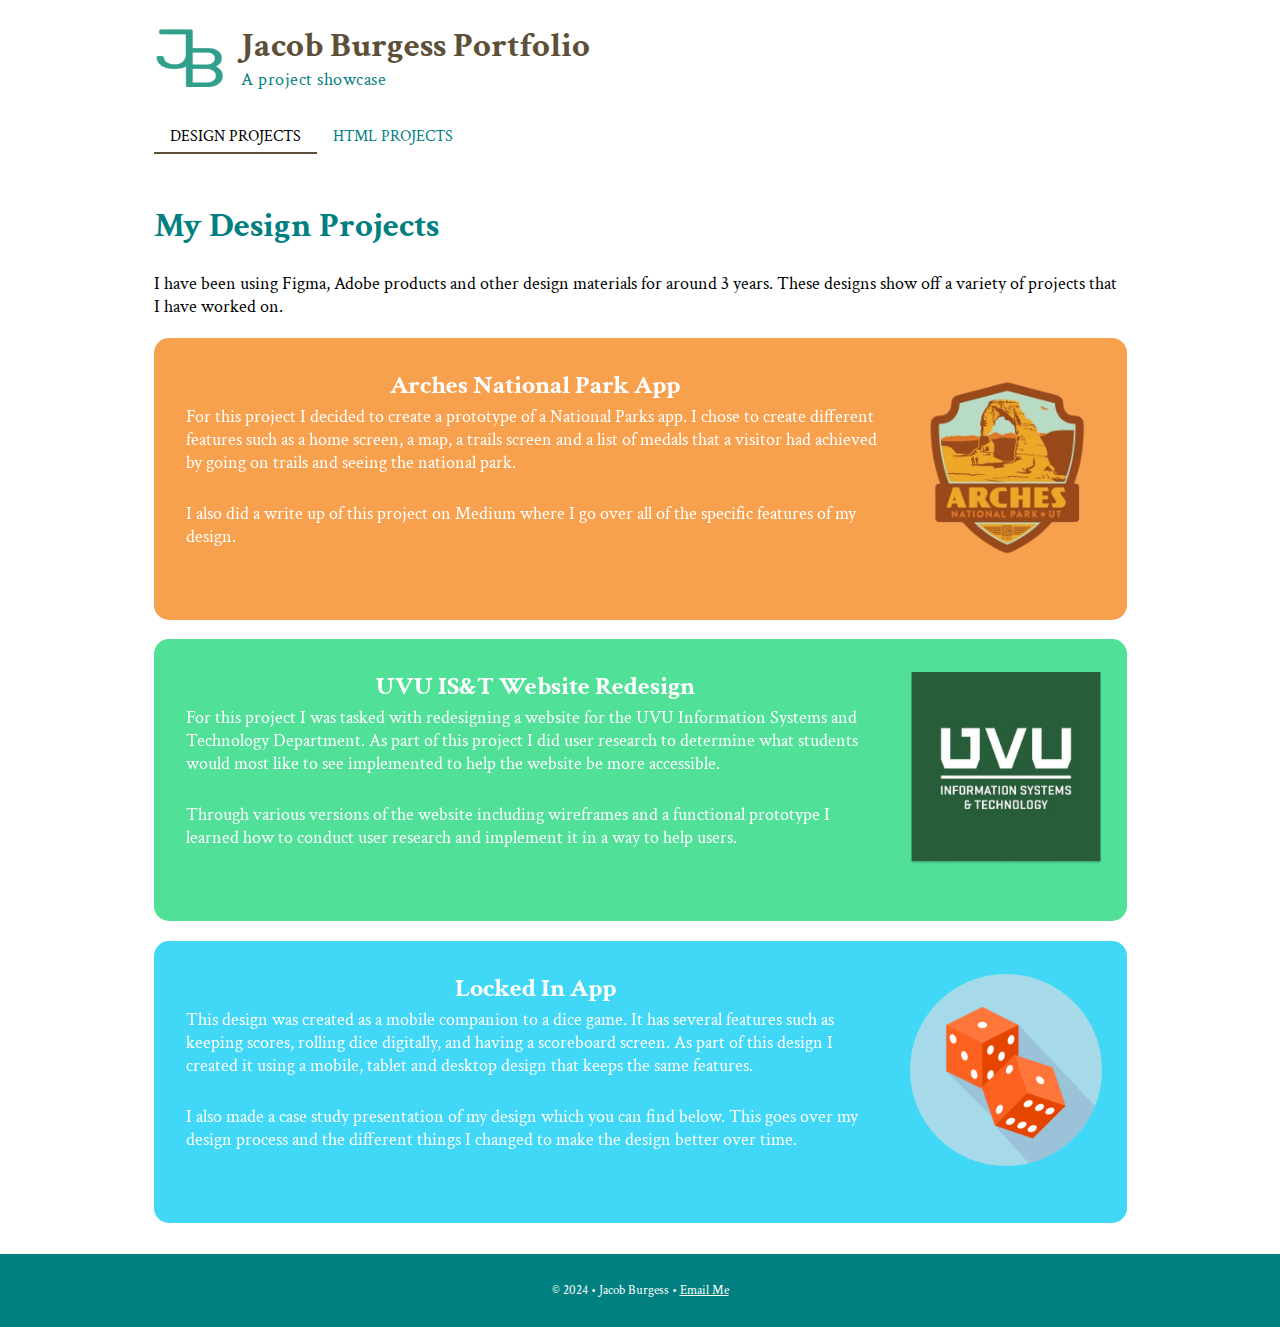
==== commit e65b06ff: "Add files via upload" ====
--- a/index.html
+++ b/index.html
@@ -31,7 +31,7 @@
     <!-- Start of the page navigation-->
     <nav>
       <ul>
-        <li class="active"><a href="index.html">Figma Projects</a></li>
+        <li class="active"><a href="index.html">Design Projects</a></li>
         <li><a href="htmlprojects.html">HTML Projects</a></li>
       </ul>
     </nav>
